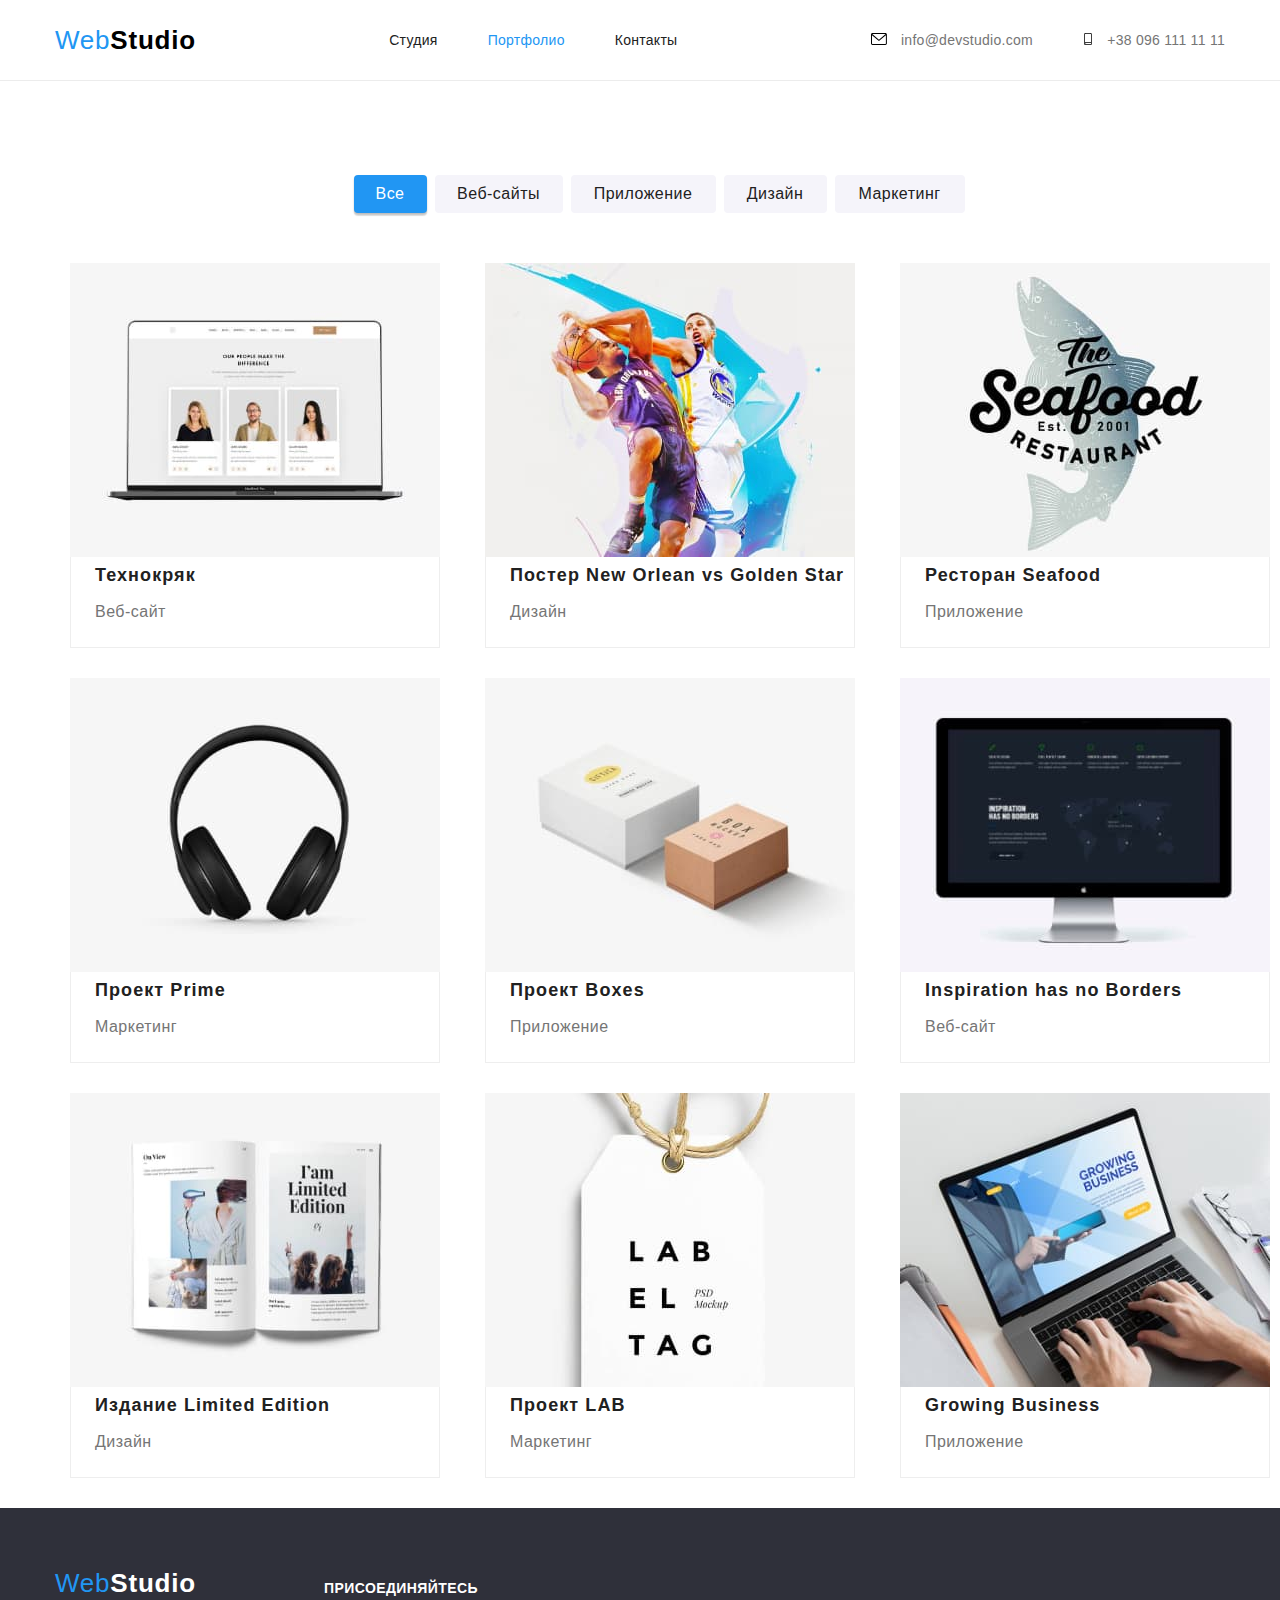
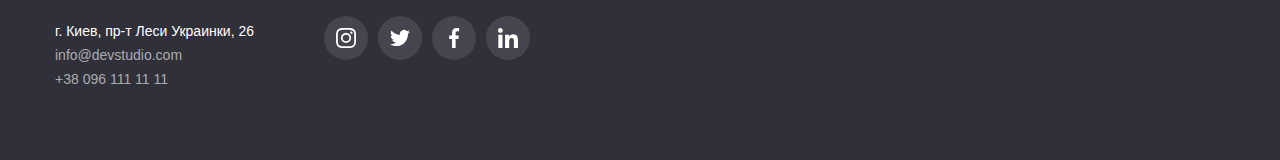
==== portfolio.html @ 1c4172c9 "Add files via upload" ====
<!DOCTYPE html>
<html lang="en">
<head>
    <meta charset="UTF-8">
    <meta name="viewport" content="width=device-width, initial-scale=1.0">
    <title>Портфолио</title>
    <link rel="stylesheet" href="./css/modern-normolize.css">
    <link rel="stylesheet" href="./css/normalize.css">
    <link rel="preconnect" href="https://fonts.gstatic.com">
    <link href="https://fonts.googleapis.com/css2? family = Raleway & display = swap" rel=" таблица стилей ">
    <link rel="stylesheet" href="./index.html">
    <link rel="stylesheet" href="./css/portfolio.css">
    <link rel="stylesheet" href="./css/variables.css">
</head>
<body>
    <header class="body-head">
        <div class="container">
        <nav class="body-nav">
            <a class="logotip" href="./index.html"><span class="logo">Web</span>Studio</a>
            <ul class="nav-styd">
                <li class="li-p"><a href="./index.html" class="st">Студия</a></li>
                <li class="li-p"><a href="./portfolio.html" class="styd-li">Портфолио</a></li>
                <li class="li-p"><a href="#contact" class="st">Контакты</a></li>
            </ul>
            <ul class="info">
                <li class="icon-e-mail">
                    <a>
                        <svg class="e-mail">
                            <use href="./images/sprite.svg#icon-envelope-hover"></use>
                        </svg>
                    </a>
                    <a href="mailto:info@devstudio.com" class="mail">info@devstudio.com</a></li>
                <li class="icon-smartphone">
                    <a>
                        <svg class="smartphone">
                            <use href="./images/sprite.svg#icon-smartphone"></use>
                        </svg>
                    </a>
                    <a href="tel:+3809611111" class="tel-p">+38 096 111 11 11</a></li>
            </ul>
        </nav>
        </div>
    </header>
    <section>
    <div class="container">
    <section class="blok">
        <h1 class="visually-hidden">скрытый заголовок</h1>
        <section>
            <div class="container">
                <ul class="btn">
                    <li><button type="button" class="btn-vse">Все</button></li>
                    <li><button type="button" class="btn-web veb">Веб-сайты</button></li>
                    <li><button type="button" class="btn-web aplication">Приложение</button></li>
                    <li><button type="button" class="btn-web dezine">Дизайн</button></li>
                    <li><button type="button" class="btn-web market">Маркетинг</button></li>
                </ul>
            </div>
        </section>
        <section>
        <div class="container slot">
        <ul class="list">
            <li class="list-cart">
                <a class="cart">
                    <div class="cart-thumb">
                        <img src="images/img10.jpg" alt="Веб-сайт">
                        <div class="cart-overlay">
                            <div class="cart-overley">
                                <p1 class="tehno">Технокряк это современная площадка распространения коронавируса. Компании используют эту платформу для цифрового шпионажа и атак на защищённые сервера конкурентов.</p1>
                            </div>
                            </div>
                    </div>
                    <div class="border">
                        <h2 class="list-poster">Технокряк</h2>
                        <p class="list-web">Веб-сайт</p>
                    </div>
                </a>
            </li>
            <li class="list-cart" >
                <a class="cart">
                    <div class="cart-thumb">
                        <img src="images/img11.jpg" alt="Дизайн">
                        <div class="cart-overlay">
                            <p1 class="tehno">Технокряк это современная площадка распространения коронавируса. Компании используют эту платформу для цифрового шпионажа и атак на защищённые сервера конкурентов.</p1>
                        </div>
                    </div>
                        <div class="border">
                            <h2 class="list-poster">Постер New Orlean vs Golden Star</h2>
                            <p class="list-web">Дизайн</p>
                        </div>
                </a>
            </li>
            <li class="list-cart">
                <a class="cart">
                    <div class="cart-thumb">
                        <img src="images/img12.jpg" alt="Приложение">
                        <div class="cart-overlay">
                            <p1 class="tehno">Технокряк это современная площадка распространения коронавируса. Компании используют эту платформу для цифрового шпионажа и атак на защищённые сервера конкурентов.</p1>
                        </div>
                    </div>
                        <div class="border">
                            <h2 class="list-poster">Ресторан Seafood</h2>
                            <p class="list-web" >Приложение</p>
                        </div>
                </a>
            </li>
            <li class="list-cart">
                <a class="cart">
                    <div class="cart-thumb">
                        <img src="images/img13.jpg" alt="Маркетинг">
                        <div class="cart-overlay">
                            <p1 class="tehno">Технокряк это современная площадка распространения коронавируса. Компании используют эту платформу для цифрового шпионажа и атак на защищённые сервера конкурентов.</p1>
                        </div>
                    </div>
                        <div class="border">
                            <h2 class="list-poster" >Проект Prime</h2>
                            <p class="list-web">Маркетинг</p>
                        </div>
                </a>
            </li>
            <li class="list-cart">
                <a class="cart">
                    <div class="cart-thumb">
                        <img src="images/img14.jpg" alt="Приложение">
                        <div class="cart-overlay">
                            <p1 class="tehno">Технокряк это современная площадка распространения коронавируса. Компании используют эту платформу для цифрового шпионажа и атак на защищённые сервера конкурентов.</p1>
                        </div>
                    </div>
                        <div class="border">
                            <h2 class="list-poster">Проект Boxes</h2>
                            <p class="list-web">Приложение</p>
                        </div>
                </a>
            </li>
            <li class="list-cart">
                <a class="cart">
                    <div class="cart-thumb">
                        <img src="images/img15.jpg" alt="Веб-сайт">
                        <div class="cart-overlay">
                            <p1 class="tehno">Технокряк это современная площадка распространения коронавируса. Компании используют эту платформу для цифрового шпионажа и атак на защищённые сервера конкурентов.</p1>
                        </div>
                    </div>
                        <div class="border">
                            <h2 class="list-poster" >Inspiration has no Borders</h2>
                            <p class="list-web" >Веб-сайт</p>
                        </div>
                </a>
            </li>
            <li class="list-cart">
                <a class="cart">
                    <div class="cart-thumb">
                        <img src="images/img16.jpg" alt="Дизайн">
                        <div class="cart-overlay">
                            <p1 class="tehno">Технокряк это современная площадка распространения коронавируса. Компании используют эту платформу для цифрового шпионажа и атак на защищённые сервера конкурентов.</p1>
                        </div>
                    </div>
                        <div class="border">
                            <h2 class="list-poster">Издание Limited Edition</h2>
                            <p class="list-web">Дизайн</p>
                        </div>
                </a>
            </li>
            <li class="list-cart">
                <a class="cart">
                    <div class="cart-thumb">
                        <img src="images/img17.jpg" alt="Маркетинг">
                        <div class="cart-overlay">
                            <p1 class="tehno">Технокряк это современная площадка распространения коронавируса. Компании используют эту платформу для цифрового шпионажа и атак на защищённые сервера конкурентов.</p1>
                        </div>
                    </div>
                        <div class="border">
                            <h2 class="list-poster">Проект LAB</h2>
                            <p class="list-web">Маркетинг</p>
                        </div>
                </a>
            </li>
            <li class="list-cart">
                <a class="cart">
                    <div class="cart-thumb">
                        <img src="images/img18.jpg" alt="Приложение">
                        <div class="cart-overlay">
                            <p1 class="tehno">Технокряк это современная площадка распространения коронавируса. Компании используют эту платформу для цифрового шпионажа и атак на защищённые сервера конкурентов.</p1>
                        </div>
                    </div>
                        <div class="border">
                            <h2 class="list-poster" >Growing Business</h2>
                            <p class="list-web">Приложение</p>
                        </div>
                </a>
            </li>
        </ul>
        </div>
    </section>
    </section>
    </div>
    </section>
    <footer id="contact">
        <div class="container flex-container">
            <section>
                <a class="logotip logofoter" href="./index.html"><span class="logo">Web</span>Studio</a>
                <address class="adres">г. Киев, пр-т Леси Украинки, 26<br>
                    <a href="mailto:info@devstudio.com" class="cont">info@devstudio.com</a><br>
                    <a href="tel:+3809611111" class="cont">+38 096 111 11 11</a>
                </address>
            </section>
            <section>
            <div class="links">
            <h2 class="foot-h">присоединяйтесь</h2>
            <ul class="foot-link">
                <li class="icon-links">
                <a class="inet">
                    <svg class="in-icon">
                        <use href="./images/sprite.svg#icon-instagram"></use>
                    </svg>
                </a></li>
                <li class="icon-links" >
                <a class="inet">
                    <svg class="icon-tw">
                        <use href="./images/sprite.svg#icon-twitter">
                        </use>
                    </svg>
                </a>
                </li>
                <li class="icon-links" >
                <a class="inet">
                    <svg class="icon-fb">
                        <use href="./images/sprite.svg#icon-facebook">
                        </use>
                    </svg>
                </a>
                </li>
                <li class="icon-links" >
                <a class="inet">
                    <svg class="icon-lin">
                        <use href="./images/sprite.svg#icon-linkedin">
                        </use>
                    </svg>
                </a>
                </li>
            </ul>
            </div>
            </section>
        </div>
    </footer>
</body>
</html>
---- css/modern-normolize.css ----
/*! modern-normalize v1.0.0 | MIT License | https://github.com/sindresorhus/modern-normalize */

/*
Document
========
*/

/**
Use a better box model (opinionated).
*/

*,
*::before,
*::after {box-sizing: border-box;
}

/**
Use a more readable tab size (opinionated).
*/

:root {
	-moz-tab-size: 4;
	tab-size: 4;
}

/**
1. Correct the line height in all browsers.
2. Prevent adjustments of font size after orientation changes in iOS.
*/

html {
	line-height: 1.15; /* 1 */
	-webkit-text-size-adjust: 100%; /* 2 */
}

/*
Sections
========
*/

/**
Remove the margin in all browsers.
*/

body {
	margin: 0;
}

/**
Improve consistency of default fonts in all browsers. (https://github.com/sindresorhus/modern-normalize/issues/3)
*/

body {
	font-family:
		system-ui,
		-apple-system, /* Firefox supports this but not yet `system-ui` */
		'Segoe UI',
		Roboto,
		Helvetica,
		Arial,
		sans-serif,
		'Apple Color Emoji',
		'Segoe UI Emoji';
}

/*
Grouping content
================
*/

/**
1. Add the correct height in Firefox.
2. Correct the inheritance of border color in Firefox. (https://bugzilla.mozilla.org/show_bug.cgi?id=190655)
*/

hr {
	height: 0; /* 1 */
	color: inherit; /* 2 */
}

/*
Text-level semantics
====================
*/

/**
Add the correct text decoration in Chrome, Edge, and Safari.
*/

abbr[title] {
	text-decoration: underline dotted;
}

/**
Add the correct font weight in Edge and Safari.
*/

b,
strong {
	font-weight: bolder;
}

/**
1. Improve consistency of default fonts in all browsers. (https://github.com/sindresorhus/modern-normalize/issues/3)
2. Correct the odd 'em' font sizing in all browsers.
*/

code,
kbd,
samp,
pre {
	font-family:
		ui-monospace,
		SFMono-Regular,
		Consolas,
		'Liberation Mono',
		Menlo,
		monospace; /* 1 */
	font-size: 1em; /* 2 */
}

/**
Add the correct font size in all browsers.
*/

small {
	font-size: 80%;
}

/**
Prevent 'sub' and 'sup' elements from affecting the line height in all browsers.
*/

sub,
sup {
	font-size: 75%;
	line-height: 0;
	position: relative;
	vertical-align: baseline;
}

sub {
	bottom: -0.25em;
}

sup {
	top: -0.5em;
}

/*
Tabular data
============
*/

/**
1. Remove text indentation from table contents in Chrome and Safari. (https://bugs.chromium.org/p/chromium/issues/detail?id=999088, https://bugs.webkit.org/show_bug.cgi?id=201297)
2. Correct table border color inheritance in all Chrome and Safari. (https://bugs.chromium.org/p/chromium/issues/detail?id=935729, https://bugs.webkit.org/show_bug.cgi?id=195016)
*/

table {
	text-indent: 0; /* 1 */
	border-color: inherit; /* 2 */
}

/*
Forms
=====
*/

/**
1. Change the font styles in all browsers.
2. Remove the margin in Firefox and Safari.
*/

button,
input,
optgroup,
select,
textarea {
	font-family: inherit; /* 1 */
	font-size: 100%; /* 1 */
	line-height: 1.15; /* 1 */
	margin: 0; /* 2 */
}

/**
Remove the inheritance of text transform in Edge and Firefox.
1. Remove the inheritance of text transform in Firefox.
*/

button,
select { /* 1 */
	text-transform: none;
}

/**
Correct the inability to style clickable types in iOS and Safari.
*/

button,
[type='button'],
[type='reset'],
[type='submit'] {
	-webkit-appearance: button;
}

/**
Remove the inner border and padding in Firefox.
*/

::-moz-focus-inner {
	border-style: none;
	padding: 0;
}

/**
Restore the focus styles unset by the previous rule.
*/

:-moz-focusring {
	outline: 1px dotted ButtonText;
}

/**
Remove the additional ':invalid' styles in Firefox.
See: https://github.com/mozilla/gecko-dev/blob/2f9eacd9d3d995c937b4251a5557d95d494c9be1/layout/style/res/forms.css#L728-L737
*/

:-moz-ui-invalid {
	box-shadow: none;
}

/**
Remove the padding so developers are not caught out when they zero out 'fieldset' elements in all browsers.
*/

legend {
	padding: 0;
}

/**
Add the correct vertical alignment in Chrome and Firefox.
*/

progress {
	vertical-align: baseline;
}

/**
Correct the cursor style of increment and decrement buttons in Safari.
*/

::-webkit-inner-spin-button,
::-webkit-outer-spin-button {
	height: auto;
}

/**
1. Correct the odd appearance in Chrome and Safari.
2. Correct the outline style in Safari.
*/

[type='search'] {
	-webkit-appearance: textfield; /* 1 */
	outline-offset: -2px; /* 2 */
}

/**
Remove the inner padding in Chrome and Safari on macOS.
*/

::-webkit-search-decoration {
	-webkit-appearance: none;
}

/**
1. Correct the inability to style clickable types in iOS and Safari.
2. Change font properties to 'inherit' in Safari.
*/

::-webkit-file-upload-button {
	-webkit-appearance: button; /* 1 */
	font: inherit; /* 2 */
}

/*
Interactive
===========
*/

/*
Add the correct display in Chrome and Safari.
*/

summary {
	display: list-item;
}
---- css/portfolio.css ----
:root {
    --blue-logo: rgba(33, 150, 243, 1);
    --blue-btn: rgba(24, 140, 232, 1);

    --black-logo: rgba(0, 0, 0, 1);
    --black-text: rgba(33, 33, 33, 1);
    
    --greey: rgba(117, 117, 117, 1);
    --greey-op60: rgba(255, 255, 255, 0.6);
    
    --white-text: rgba(255, 255, 255, 1);

    --background-black: rgba(47, 48, 58, 1);

    --border-white-bottom: rgba(236, 236, 236, 1);
    --border-head: #ECECEC;

    --background-komanda: #F5F4FA;

    --background-cart: #FFFFFF;

    --border-cart: #EEEEEE;

    --fon-links: rgba(255, 255, 255, 0.1);

    --hover-befor-folio: rgba(33, 150, 243, 0.9);

    --cubik: cubic-bezier(0.4, 0, 0.2, 1);
}

body {font-family: 'Roboto', sans-serif;margin: 0; padding: 0;}

.container { width: 1200px; padding: 0px 15px; margin: 0 auto;}

img {display: block; max-width: 100%; height: auto;}

a {text-decoration: none;}

/*шапка*/

.body-head { width: 100%; border-bottom: 1px  solid var(--border-head);}
 
.body-nav, .logotip, .nav-styd, .info {display: flex;}

.body-nav {justify-content: space-between; align-items: center;}

.nav-styd li:not(:first-child) {margin-left: 50px;}

.info li:last-child {margin-left: 50px;}

.logotip { font-family: 'Raleway', sans-serif; color: var(--black-logo); font-weight: 700; font-style: normal; font-size: 26px; line-height: 31px; letter-spacing: 0.03em;}

.logo { font-family: 'Oleo Seript', sans-serif; color: var(--blue-logo);font-weight: 400; font-style: normal; font-size: 26px; line-height: 31px; letter-spacing: 0.03em;}

.nav-styd { height: 48px; margin-top: 32px; font-weight: 500; font-style: normal; font-size: 14px; line-height: 16px; letter-spacing: 0.02em;} 

.st { color: var(--black-text);}

.styd-li { color: var(--blue-logo);}

.st:hover, .st:focus, .styd-li:hover, .styd-li:focus { color: var(--blue-logo);}

.li-p { position: relative;}

.li-p::after { content: ""; display: inline-block; position: absolute; bottom: 0; right: 0; width: 100%; height: 4px; border-radius: 2px; background-color: var(--blue-logo); opacity: 0; transform: opacity 250ms var(--cubik);}

.li-p:hover:after { opacity: 1;}

.info { font-weight: 500; font-style: normal; font-size: 14px; line-height: 16px; letter-spacing: 0.02em;}

.mail, .tel-p { color: var(--greey);}

.mail:hover, mail:focus, .tel-p:hover, .tel-p:focus { text-decoration: underline; color: var(--blue-logo);}

.e-mail { content: ""; width: 16px; height: 12px; margin-right: 10px;}

.smartphone { content: ""; width: 10px; height: 12px; margin-right: 10px;}

.icon-e-mail:hover, 
.icon-e-mail:focus, 
.icon-smartphone:hover, 
.icon-smartphone:focus {fill: var(--blue-logo);}

/*слот*/

.visually-hidden { position: absolute; clip: rect(0 0 0 0); width: 1px; height: 1px; margin: -1px;}
 
.block, .btn, .list {display: flex;}

.block { padding-top: 94px; padding-bottom: 94px;}

.btn { justify-content: center; padding-top: 94px; padding-bottom: 50px;}

.btn li {margin-left: 8px;}

.btn-vse, .btn-web { font-family: 'Roboto', sans-serif; font-weight: 500; font-style: normal; font-size: 16px; line-height: 24px; letter-spacing: 0.03em; text-align: center;  border-radius: 4px; height: 38px; cursor: pointer;}

.btn-vse {color: var(--white-text); background-color: var(--blue-logo);  width: 73px; box-shadow: 0px 3px 1px rgba(0, 0, 0, 0.1), 0px 1px 2px rgba(0, 0, 0, 0.08), 0px 2px 2px rgba(0, 0, 0, 0.12);}

.btn-web { color: var(--black-text); font-family: 'Roboto', sans-serif; background-color: var(--background-komanda);}

.veb {width: 128px;}

.aplication {width: 145px;}

.dezine {width: 103px;}

.market {width: 130px;}

.list { flex-wrap: wrap; flex-basis: calc(100% / 3 - 30px); justify-content: space-between;}

images { width: 370px; height: 294px;}

.list-cart { position: relative; width: 370px; background-color: var(--background-cart); margin-bottom: 30px; margin-right: 30px; cursor: pointer;}

.list-cart:nth-child(3n+3) { margin-right: -30px;}

.cart-thumb { position: relative; overflow: hidden;}

.cart-overlay { position: absolute; width: 100%; height: 294px; top: 0; right: 0; background-color: var(--hover-befor-folio); transform: translateY(100%); transition: transform 250ms var(--cubik);}

.cart:hover .cart-overlay { transform: translateY(0);}

.tehno { font-size: 18px; font-style: normal; font-weight: 400; line-height: 28px; letter-spacing: 0.03em; text-align: left; color: var(--white-text);}

.tehno { position: absolute; top: 63px; left: 24px; right: 24px; bottom: 63px; display: flex;}

.border {border-right: 1px solid var(--border-cart); border-bottom: 1px solid var(--border-cart); border-left: 1px solid var(--border-cart); box-sizing: border-box;}

.list-poster {color: var(--black-text); font-weight: 700; font-style: normal; font-size: 18px; line-height: 36px; letter-spacing: 0.06em; margin-bottom: 4px; padding-left: 24px;}

.list-web {color: var(--greey); font-weight: 400; font-style: normal; font-size: 16px; line-height: 30px; letter-spacing: 0.03em; padding-left: 24px; padding-bottom: 20px;}

/*footer v styd css//*/

footer {width: 100%; height: 252px; background-color: var(--background-black);}

.logofoter { padding-top: 60px; color: var(--white-text);}

.adres {font-weight: 400; font-style: normal; font-size: 14px; line-height: 24px; color: var(--white-text); margin-top: 20px;}

.cont {font-weight: 400; font-style: normal; font-size: 14px; line-height: 24px; color: var(--greey-op60); margin-top: 9px; padding-bottom: 60px;}

.foot-h { font-style: normal; font-weight: bold; font-size: 14px; line-height: 16px; letter-spacing: 0.03em; text-transform: uppercase; color: var(--background-cart); margin-bottom: 20px; padding-top: 72px;}

.flex-container,
.foot-link {display: flex;}

.links {display: block; margin-left: 70px;}

.icon-links { margin-right: 10px; border-radius: 50%; background-color: var(--fon-links);}

.in-icon,
.icon-tw,
.icon-fb,
.icon-lin {width: 20px; height: 20px; fill: var(--background-cart);}

.icon-links:hover {background-color: var(--blue-logo);}

.inet { display: flex; align-items: center; justify-content: center; width: 44px; height: 44px; cursor: pointer;}
---- css/variables.css ----
:root {
    --blue-logo: rgba(33, 150, 243, 1);
    --blue-btn: rgba(24, 140, 232, 1);

    --black-logo: rgba(0, 0, 0, 1);
    --black-text: rgba(33, 33, 33, 1);
    
    --greey: rgba(117, 117, 117, 1);
    --greey-op60: rgba(255, 255, 255, 0.6);
    
    --white-text: rgba(255, 255, 255, 1); 
    --background-black: rgba(47, 48, 58, 1);

    --border-white-bottom: rgba(236, 236, 236, 1);
}
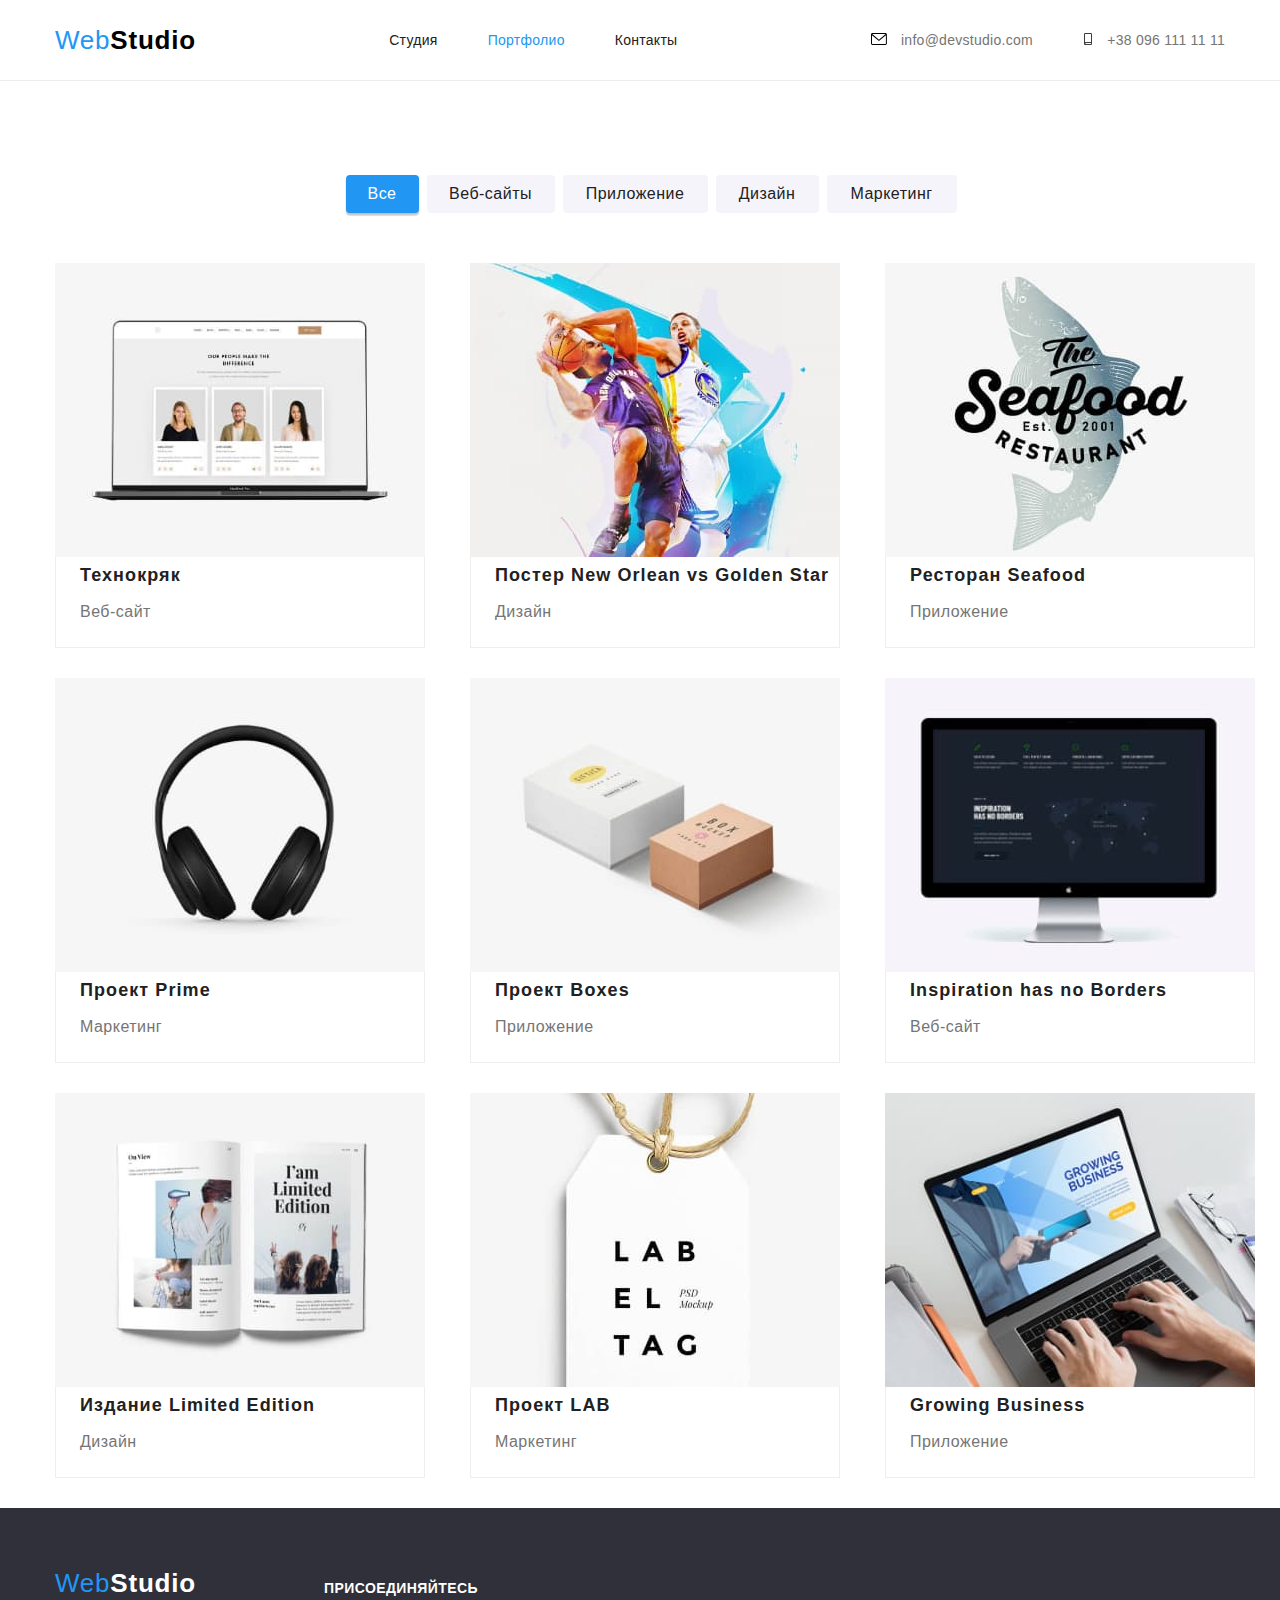
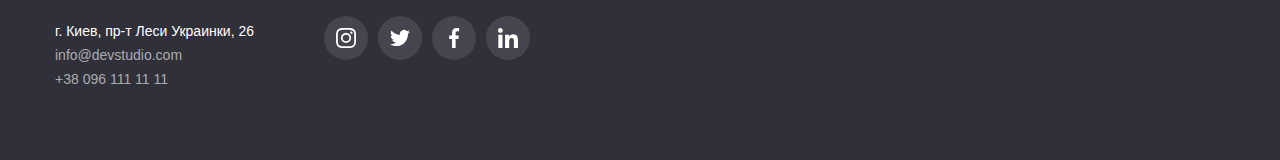
==== commit f2d99f88: "Add files via upload" ====
--- a/portfolio.html
+++ b/portfolio.html
@@ -57,7 +57,7 @@
             </div>
         </section>
         <section>
-        <div class="container slot">
+        <div class="slot">
         <ul class="list">
             <li class="list-cart">
                 <a class="cart">
--- a/css/portfolio.css
+++ b/css/portfolio.css
@@ -91,7 +91,9 @@
 
 .btn { justify-content: center; padding-top: 94px; padding-bottom: 50px;}
 
-.btn li {margin-left: 8px;}
+.btn li { margin-left: 8px;}
+
+.btn li:first-child { margin-left: -8px;}
 
 .btn-vse, .btn-web { font-family: 'Roboto', sans-serif; font-weight: 500; font-style: normal; font-size: 16px; line-height: 24px; letter-spacing: 0.03em; text-align: center;  border-radius: 4px; height: 38px; cursor: pointer;}
 
@@ -111,7 +113,7 @@
 
 images { width: 370px; height: 294px;}
 
-.list-cart { position: relative; width: 370px; background-color: var(--background-cart); margin-bottom: 30px; margin-right: 30px; cursor: pointer;}
+.list-cart { position: relative; width: 370px; background-color: var(--background-cart); margin-bottom: 30px; margin-right: 0px; cursor: pointer;}
 
 .list-cart:nth-child(3n+3) { margin-right: -30px;}
 
